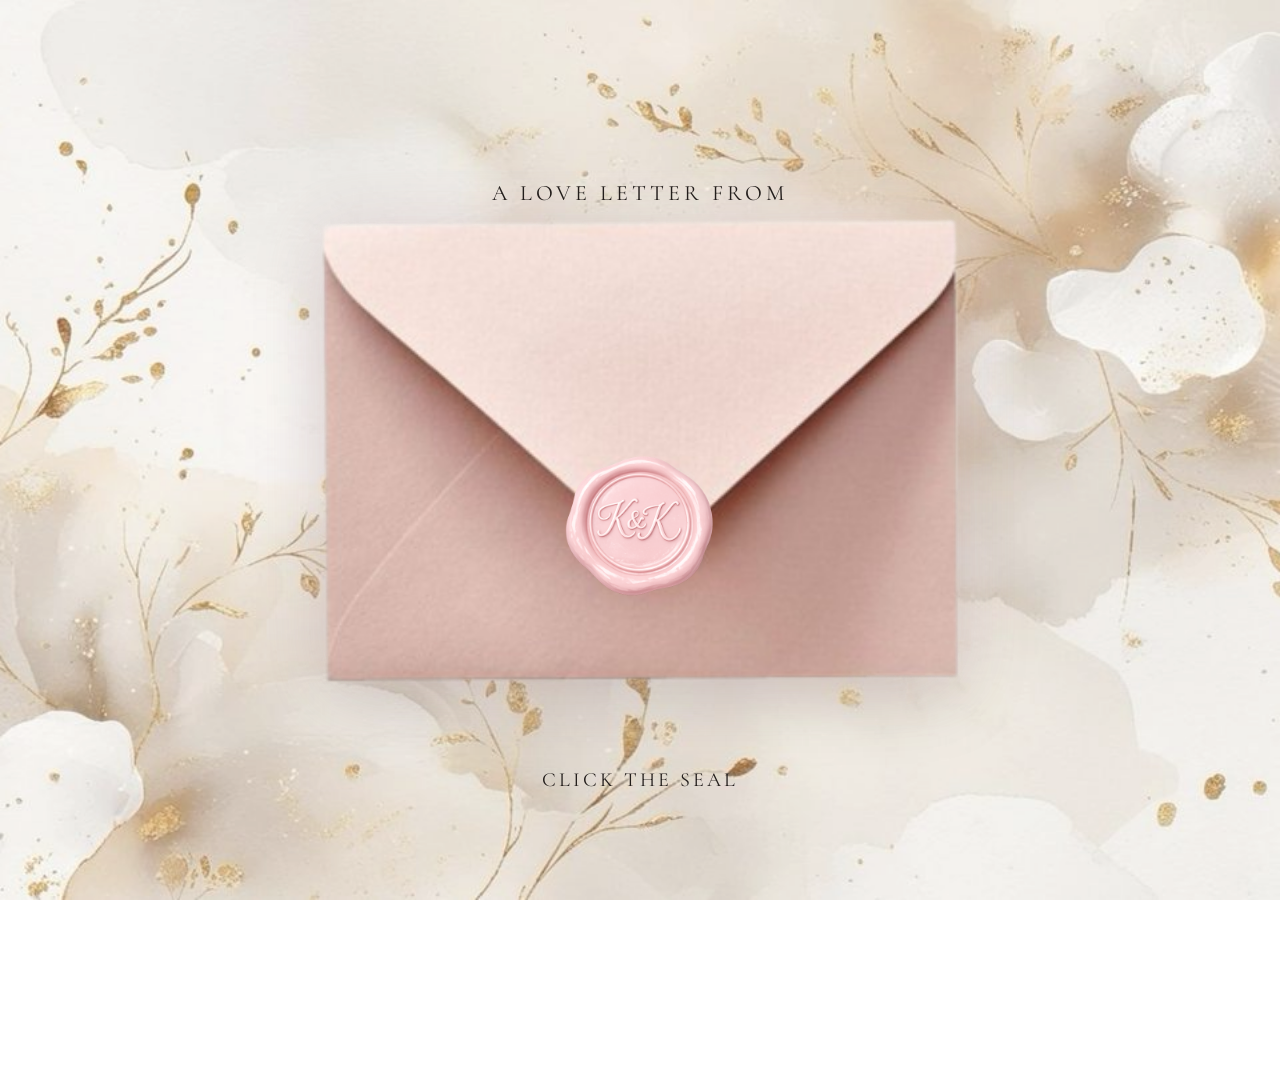
==== index.html @ 753e120b "Homepage" ====
<!DOCTYPE html>
<html lang="en">

<head>

<meta charset="UTF-8">
<meta name="viewport" content="width=device-width, initial-scale=1.0">

<title>Wedding Invitation</title>

<link rel="stylesheet" href="style.css">
<link rel="preconnect" href="https://fonts.googleapis.com">
<link rel="preconnect" href="https://fonts.gstatic.com" crossorigin>
<link href="https://fonts.googleapis.com/css2?family=Cormorant+Garamond:wght@400;500;600&family=Great+Vibes&display=swap" rel="stylesheet">

</head>

<body>

<div class="background"></div>

<div class="overlay"></div>

<div class="home">

    <div class="title">

        <p class="subtitle" id="typing-subtitle"></p>

        <h1 id="typing-name"></h1>

    </div>

    <div class="envelope-wrapper">

        <img src="images/envelope.png" class="envelope">

        <img src="images/wax-sealed.png" class="seal" id="seal">

    </div>

    <p class="tap">
        Click the Seal
    </p>

</div>

<script src="script.js"></script>

</body>
</html>
---- style.css ----
*{
    margin:0;
    padding:0;
    box-sizing:border-box;
}

html,
body{

    width:100%;
    height:100%;

    overflow:hidden;

    font-family:Georgia, serif;

}

.background{
    position: fixed;
    inset: 0;

    background: url("images/white-flower.jpg") center center no-repeat;
    background-size: cover;

    z-index: -2;
}

.overlay{

    position:fixed;
    inset:0;

    background:
    rgba(255,255,255,.20);

}

.home{
    position:relative;

    display:flex;
    justify-content:center;
    align-items:center;

    width:100%;
    height:100vh;
}

.title{
    position:absolute;

    top:20%;

    left:50%;

    transform:translateX(-50%);

    width:min(90%,700px);

    text-align:center;

    z-index:20;
}

.subtitle{

    font-family:'Cormorant Garamond', serif;

    font-size: clamp(14px, 2vw, 22px);

    letter-spacing:4px;

    color:#221d1b;

    text-transform:uppercase;

    margin-bottom:8px;
}

.title h1{

    font-family:'Great Vibes', cursive;

    font-size: clamp(42px, 6vw, 60px);

    font-weight:400;

    color:#d86b95;

    line-height:1;
}

.title span{

    margin:0 12px;

    color:#b88a8a;

}

.envelope{

    width:clamp(300px,65vw,720px);

    height:auto;

    display:block;

    filter:
        drop-shadow(0 18px 35px rgba(0,0,0,.15))
        drop-shadow(0 0 30px rgba(255,220,230,.35));

}

.envelope-wrapper{
    position:relative;
    display:inline-block;

    animation: float 5s ease-in-out infinite;

    will-change:transform;
}

.seal{
    position: absolute;

    width: clamp(110px, 18vw, 200px);
    left: 50%;
    bottom: 36%;

    transform: translateX(-50%);

    z-index: 10;

    cursor: pointer;
}

.seal:hover{

    transform: translateX(-50%) scale(1.08);

}

.tap{

    font-family:'Cormorant Garamond', serif;

    position:absolute;

    bottom:clamp(80px,12vh,180px);

    color:#221d1b;

    font-size:clamp(14px,2vw,20px);

    letter-spacing:3px;

    text-transform:uppercase;

    animation:fade 2s infinite;

}


@keyframes float{

0%,100%{

transform:translateY(0px);

}

50%{

transform:translateY(-12px);

}

}


@keyframes fade{

0%,100%{

opacity:.4;

}

50%{

opacity:1;

}

}

@media (max-width:768px){

    .title{
        top:11%;
    }

    .title h1{
        font-size:42px;
    }

    .subtitle{
        font-size:14px;
        letter-spacing:2px;
    }

    .envelope{
        width:90vw;
    }

    .seal{
        width:110px;
        bottom:35%;
    }

    .tap{
        bottom:18%;
        font-size:14px;
        letter-spacing:2px;
    }

}

@media (min-width:769px) and (max-width:1024px){

    .title{
        top:15%;
    }

    .envelope{
        width:70vw;
    }

}
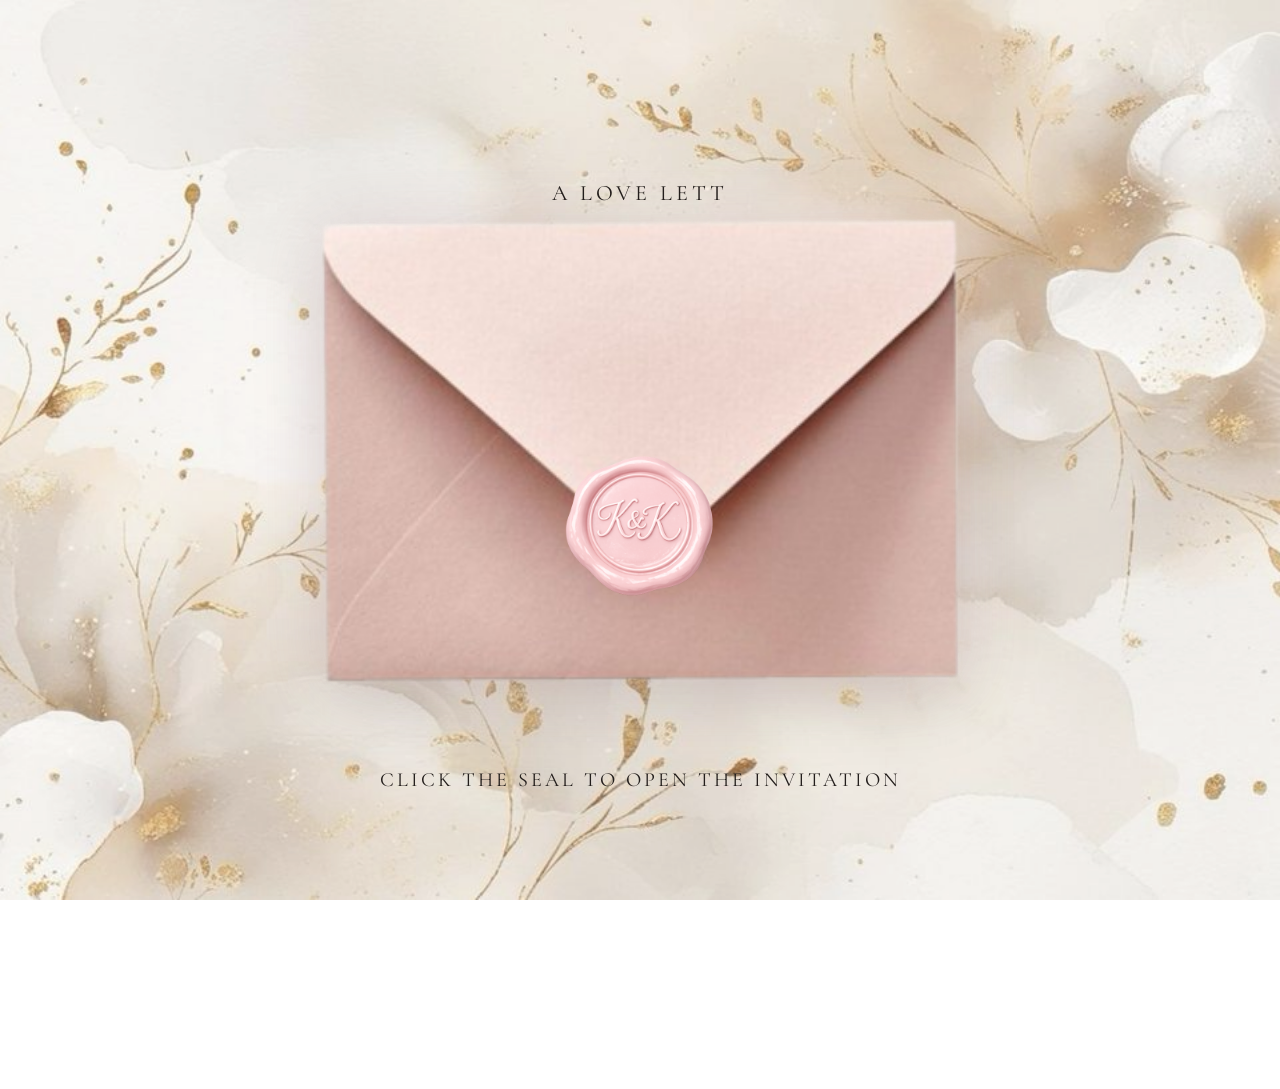
==== commit 1dbd1ec1: "click the seal" ====
--- a/index.html
+++ b/index.html
@@ -40,7 +40,7 @@
     </div>
 
     <p class="tap">
-        Click the Seal
+        Click the seal to open the invitation
     </p>
 
 </div>
--- a/style.css
+++ b/style.css
@@ -199,7 +199,7 @@
 @media (max-width:768px){
 
     .title{
-        top:11%;
+        top:27%;
     }
 
     .title h1{
@@ -221,7 +221,7 @@
     }
 
     .tap{
-        bottom:18%;
+        bottom:20%;
         font-size:14px;
         letter-spacing:2px;
     }
@@ -231,7 +231,7 @@
 @media (min-width:769px) and (max-width:1024px){
 
     .title{
-        top:15%;
+        top:27%;
     }
 
     .envelope{
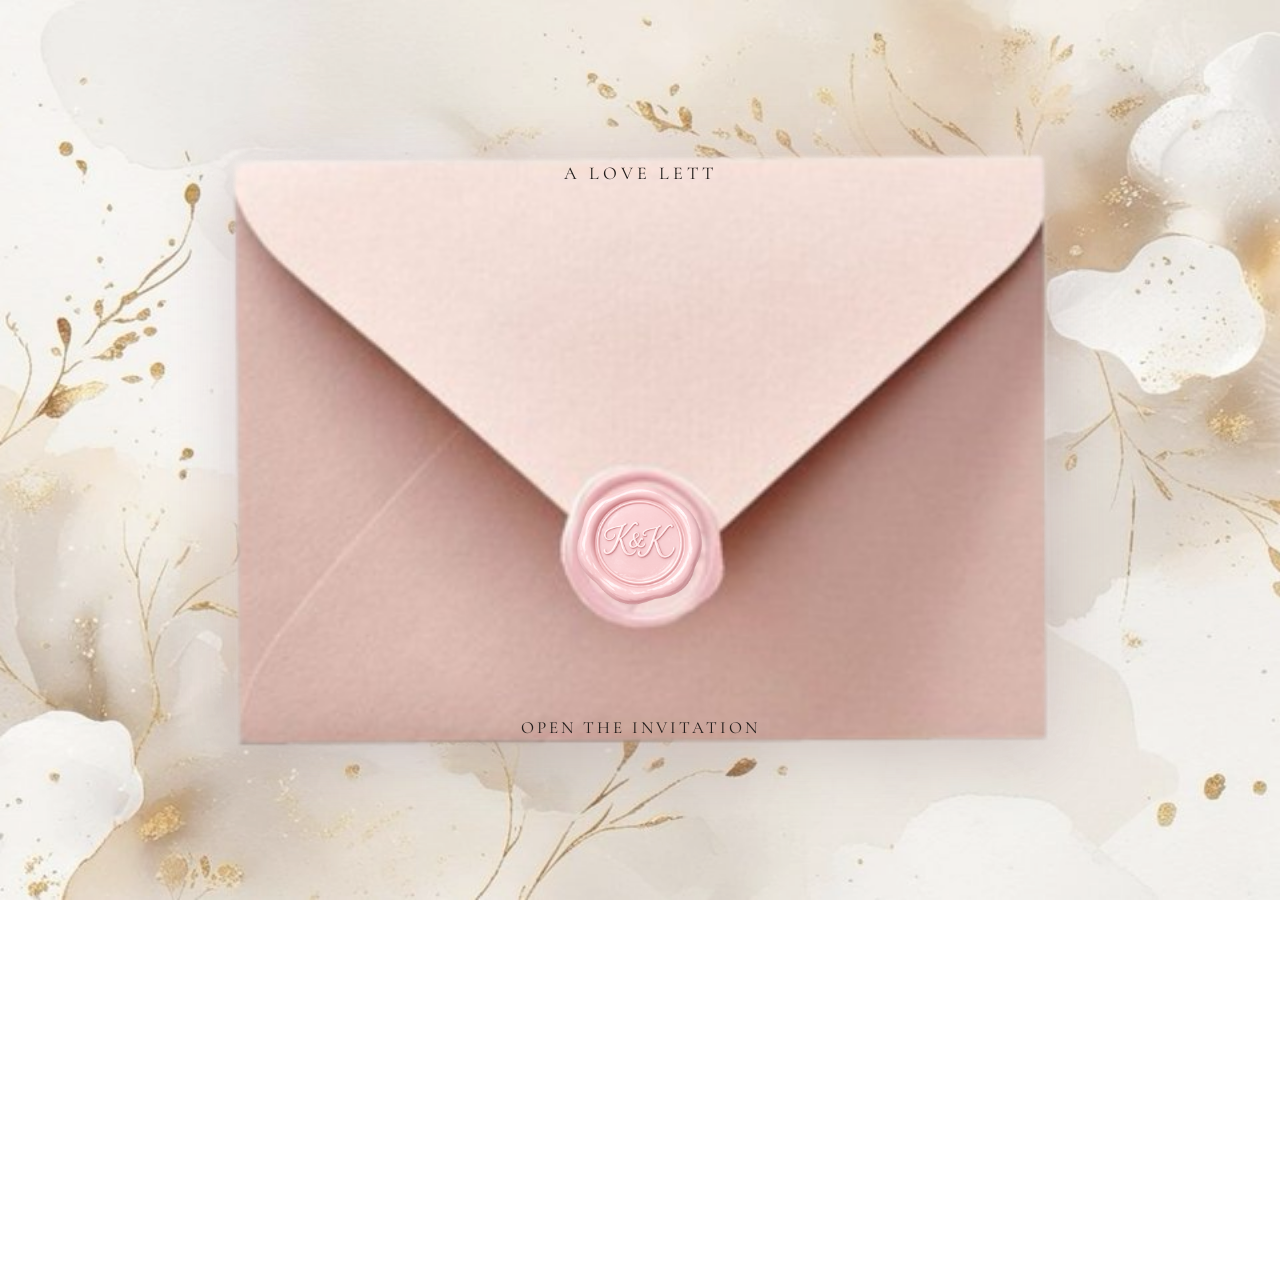
==== commit 9bdbeadc: "Responsive" ====
--- a/index.html
+++ b/index.html
@@ -40,7 +40,7 @@
     </div>
 
     <p class="tap">
-        Click the seal to open the invitation
+        Open the invitation
     </p>
 
 </div>
--- a/style.css
+++ b/style.css
@@ -115,31 +115,33 @@
 
 .envelope-wrapper{
     position:relative;
-    display:inline-block;
-
-    animation: float 5s ease-in-out infinite;
-
-    will-change:transform;
+    display:inline-flex;
+
+    justify-content:center;
+    align-items:center;
+
+    animation:float 5s ease-in-out infinite;
 }
 
 .seal{
-    position: absolute;
-
-    width: clamp(110px, 18vw, 200px);
-    left: 50%;
-    bottom: 36%;
-
-    transform: translateX(-50%);
-
-    z-index: 10;
-
-    cursor: pointer;
+    position:absolute;
+
+    width:clamp(120px,19vw,210px);
+
+    left:50%;
+    top:56%;
+
+    transform:translate(-50%, -50%);
+
+    z-index:10;
+
+    cursor:pointer;
+
+    transition:transform .25s ease;
 }
 
 .seal:hover{
-
-    transform: translateX(-50%) scale(1.08);
-
+    transform:translate(-50%, -50%) scale(1.06);
 }
 
 .tap{
@@ -196,46 +198,115 @@
 
 }
 
-@media (max-width:768px){
+/* ===========================
+   MOBILE (Android & iPhone)
+   =========================== */
+
+@media screen and (max-width: 767px){
 
     .title{
-        top:27%;
+        top: 22%;
+        width: 92%;
+    }
+
+    .subtitle{
+        font-size: 14px;
+        letter-spacing: 2px;
+        margin-bottom: 6px;
     }
 
     .title h1{
-        font-size:42px;
+        font-size: 46px;
+        line-height: 1.05;
+    }
+
+    .envelope{
+        width: 92vw;
+    }
+
+    .seal{
+        width: 130px;
+        bottom: 35%;
+    }
+
+    .tap{
+        bottom: 18%;
+        font-size: 14px;
+        letter-spacing: 2px;
+    }
+
+}
+
+
+/* ===========================
+   TABLET (Portrait)
+   Xiaomi Pad • iPad • Samsung
+   =========================== */
+
+@media screen and (min-width:768px) and (max-width:1024px) and (orientation:portrait){
+
+    .title{
+        top: 20%;
+        width: 90%;
     }
 
     .subtitle{
-        font-size:14px;
-        letter-spacing:2px;
+        font-size: 20px;
+        letter-spacing: 3px;
+    }
+
+    .title h1{
+        font-size: 68px;
     }
 
     .envelope{
-        width:90vw;
+        width: 84vw;
     }
 
     .seal{
-        width:110px;
-        bottom:35%;
+        width: 180px;
+        bottom: 35%;
     }
 
     .tap{
-        bottom:20%;
-        font-size:14px;
-        letter-spacing:2px;
-    }
-
-}
-
-@media (min-width:769px) and (max-width:1024px){
+        bottom: 20%;
+        font-size: 18px;
+        letter-spacing: 3px;
+    }
+
+}
+
+
+/* ===========================
+   TABLET (Landscape)
+   =========================== */
+
+@media screen and (min-width:768px) and (max-width:1366px) and (orientation:landscape){
 
     .title{
-        top:27%;
+        top: 18%;
+    }
+
+    .subtitle{
+        font-size: 18px;
+    }
+
+    .title h1{
+        font-size: 62px;
     }
 
     .envelope{
-        width:70vw;
+        width: 72vw;
+    }
+
+    .seal{
+        width: 170px;
+        bottom: 35%;
+    }
+
+    .tap{
+        bottom: 18%;
+        font-size: 17px;
     }
 
 }
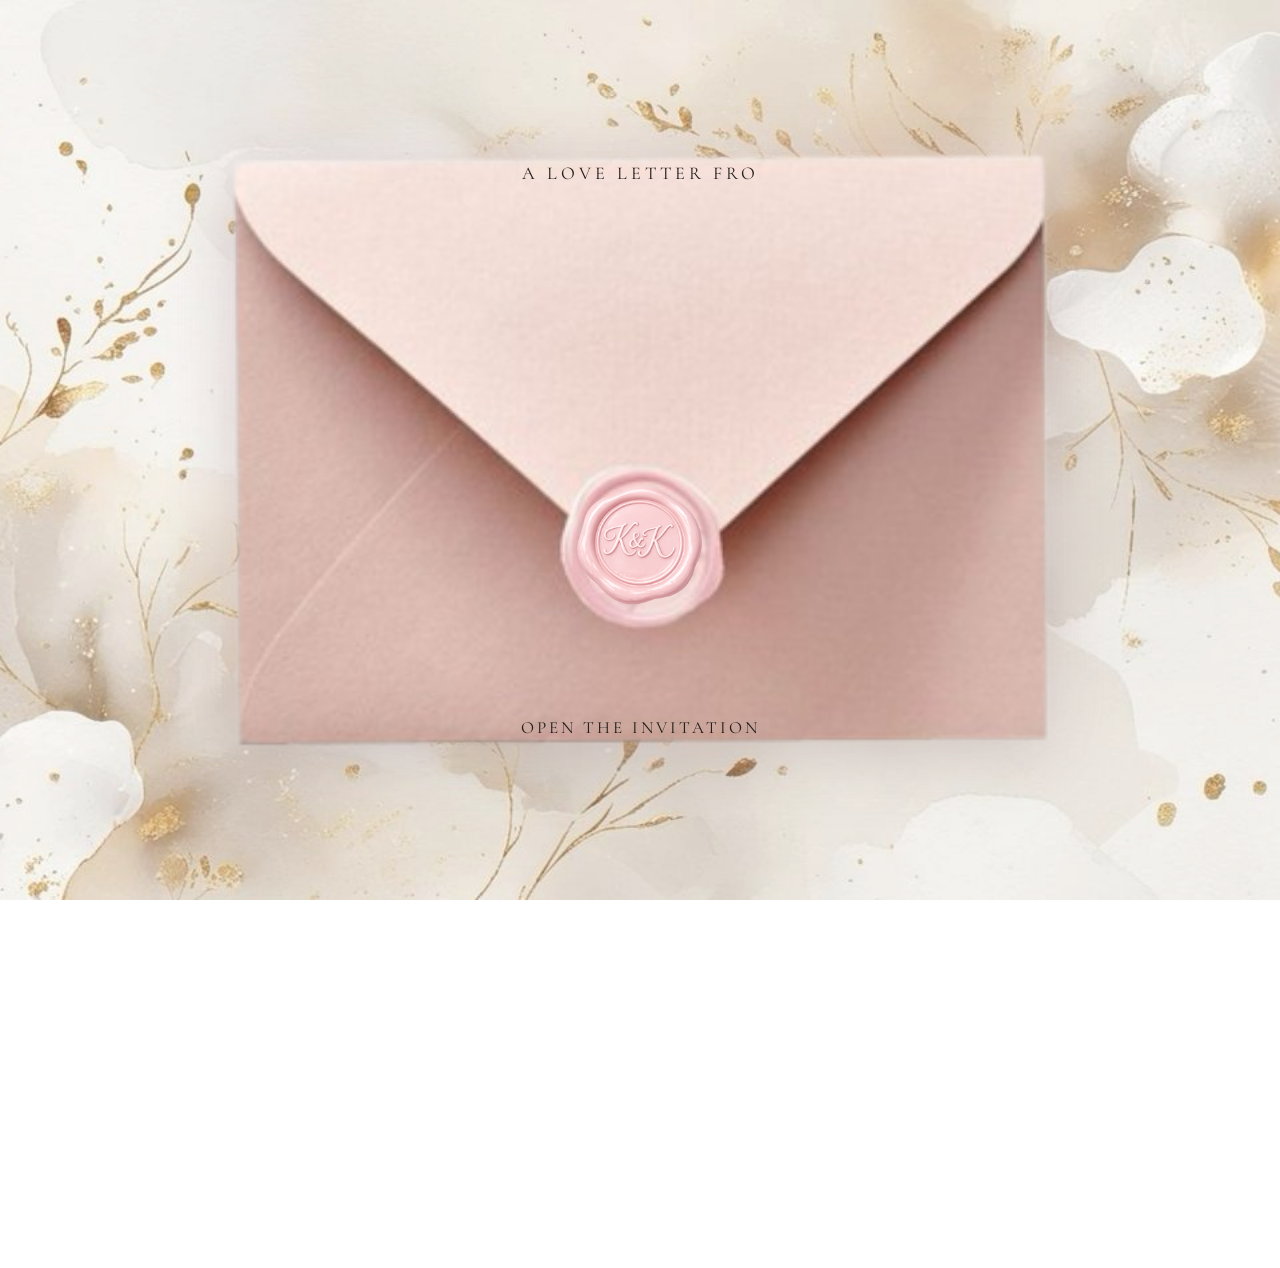
==== commit ac235853: "Responsiveness and button-seal" ====
--- a/index.html
+++ b/index.html
@@ -2,50 +2,62 @@
 <html lang="en">
 
 <head>
+    <meta charset="UTF-8">
+    <meta name="viewport" content="width=device-width, initial-scale=1.0">
 
-<meta charset="UTF-8">
-<meta name="viewport" content="width=device-width, initial-scale=1.0">
+    <title>Wedding Invitation</title>
 
-<title>Wedding Invitation</title>
+    <link rel="stylesheet" href="style.css">
 
-<link rel="stylesheet" href="style.css">
-<link rel="preconnect" href="https://fonts.googleapis.com">
-<link rel="preconnect" href="https://fonts.gstatic.com" crossorigin>
-<link href="https://fonts.googleapis.com/css2?family=Cormorant+Garamond:wght@400;500;600&family=Great+Vibes&display=swap" rel="stylesheet">
+    <link rel="preconnect" href="https://fonts.googleapis.com">
+    <link rel="preconnect" href="https://fonts.gstatic.com" crossorigin>
 
+    <link href="https://fonts.googleapis.com/css2?family=Cormorant+Garamond:wght@400;500;600&family=Great+Vibes&display=swap" rel="stylesheet">
 </head>
 
 <body>
 
-<div class="background"></div>
+    <div class="background"></div>
 
-<div class="overlay"></div>
+    <div class="overlay"></div>
 
-<div class="home">
+    <main class="home">
 
-    <div class="title">
+        <div class="title">
+            <p class="subtitle" id="typing-subtitle"></p>
+            <h1 id="typing-name"></h1>
+        </div>
 
-        <p class="subtitle" id="typing-subtitle"></p>
+        <div class="envelope-wrapper">
 
-        <h1 id="typing-name"></h1>
+            <img
+                src="images/envelope.png"
+                alt="Wedding Envelope"
+                class="envelope"
+            >
 
-    </div>
+            <button
+                class="seal-button"
+                id="seal"
+                aria-label="Open Invitation"
+            >
+                <img
+                    src="images/wax-sealed.png"
+                    alt="Wax Seal"
+                    class="seal"
+                >
+            </button>
 
-    <div class="envelope-wrapper">
+        </div>
 
-        <img src="images/envelope.png" class="envelope">
+        <p class="tap">
+            Open the Invitation
+        </p>
 
-        <img src="images/wax-sealed.png" class="seal" id="seal">
+    </main>
 
-    </div>
-
-    <p class="tap">
-        Open the invitation
-    </p>
-
-</div>
-
-<script src="script.js"></script>
+    <script src="script.js"></script>
 
 </body>
+
 </html>
--- a/style.css
+++ b/style.css
@@ -123,25 +123,47 @@
     animation:float 5s ease-in-out infinite;
 }
 
-.seal{
+.seal-button{
     position:absolute;
-
-    width:clamp(120px,19vw,210px);
 
     left:50%;
     top:56%;
 
     transform:translate(-50%, -50%);
 
+    background:none;
+    border:none;
+    padding:0;
+
+    cursor:pointer;
+
     z-index:10;
 
-    cursor:pointer;
+    -webkit-tap-highlight-color:transparent;
+    appearance:none;
+}
+
+.seal{
+    display:block;
+
+    width:clamp(120px,19vw,210px);
+
+    user-select:none;
+    pointer-events:none;
 
     transition:transform .25s ease;
 }
 
-.seal:hover{
-    transform:translate(-50%, -50%) scale(1.06);
+.seal-button:hover .seal{
+    transform:scale(1.06);
+}
+
+.seal-button:active .seal{
+    transform:scale(.97);
+}
+
+.seal-button:focus{
+    outline:none;
 }
 
 .tap{
@@ -246,17 +268,17 @@
 @media screen and (min-width:768px) and (max-width:1024px) and (orientation:portrait){
 
     .title{
-        top: 20%;
+        top: 25%;
         width: 90%;
     }
 
     .subtitle{
-        font-size: 20px;
+        font-size: 23px;
         letter-spacing: 3px;
     }
 
     .title h1{
-        font-size: 68px;
+        font-size: 76px;
     }
 
     .envelope{
@@ -264,7 +286,7 @@
     }
 
     .seal{
-        width: 180px;
+        width: 200px;
         bottom: 35%;
     }
 
